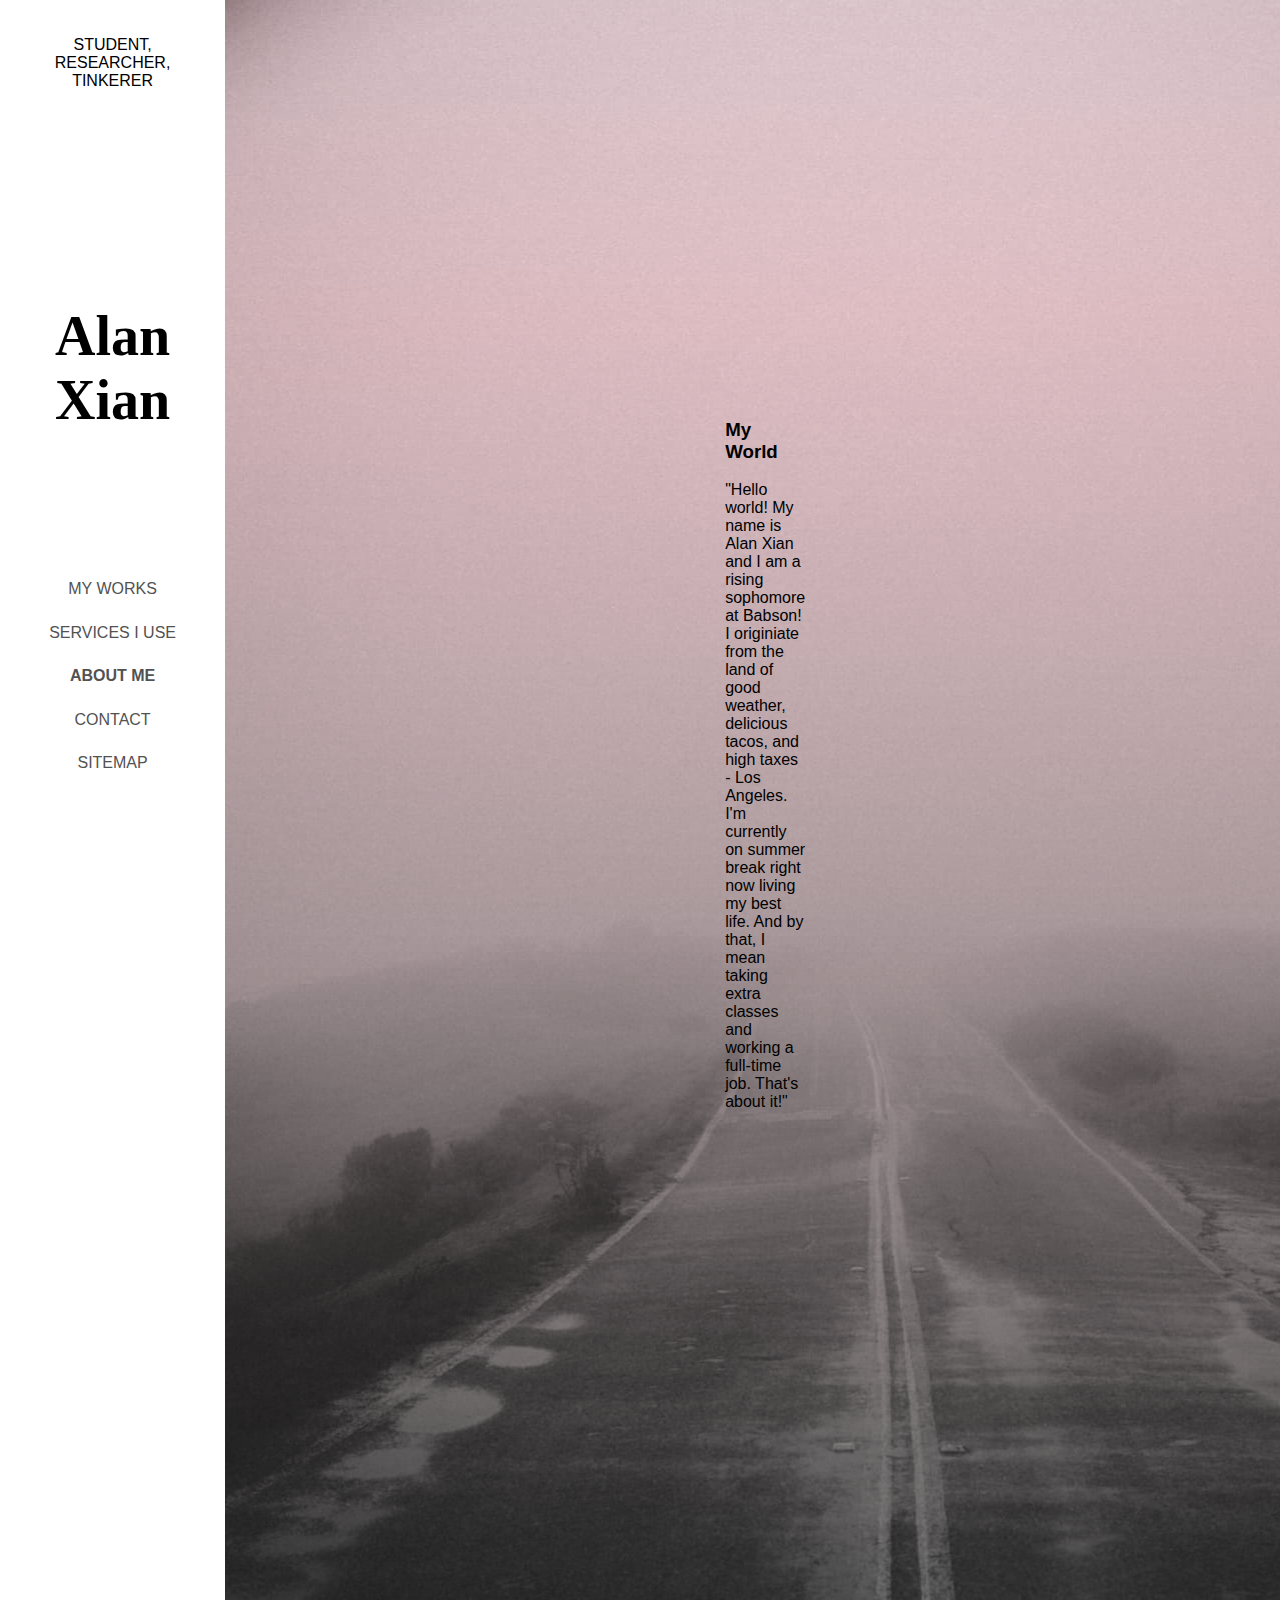
==== about-me.html @ a4e8ceec "v1.0" ====
<!DOCTYPE html>
<html lang="en">
  <head>
    <meta charset="UTF-8" />
    <meta http-equiv="X-UA-Compatible" content="IE=edge" />
    <meta name="viewport" content="width=device-width, initial-scale=1.0" />
    <title>About Me</title>
    <link rel="stylesheet" href="styles/style.css">
    <style>
    .right-side{
                background-image: url("images/goals.jpg"),
          linear-gradient(rgba(249, 39, 71, 0.111), rgba(17, 17, 17, 0.5));
    }
    </style>
  </head>
  <body class="container">
    <div class="left-side">
      <div>
        <p class="uppercase">Student, Researcher, Tinkerer</p>
      </div>
      <div class="id-statement">
        <a href="/"><h1 class="bigwords">Alan Xian</h1></a>
      </div>
      <div>
        <nav>
          <ul class="nav uppercase">
            <li><a href="/work">My Works</a></li>
            <li><a href="/cool-services">Services I Use</a></li>
            <li><a href="/about-me"><b> About Me</b></a></li>
            <li><a href="/contact">Contact</a></li>
            <li><a href="/sitemap">Sitemap</a></li>
          </ul>
        </nav>
      </div>
    </div>
    <div class="right-side">
        <div id="myquote">
        <h3>My World</h3>
        <p>
             "Hello world! My name is Alan Xian and I am a rising sophomore at Babson! I originiate from the land of good weather, delicious tacos, and high taxes - Los Angeles. I'm currently on summer break right now living my best life. And by that, I mean taking extra classes and working a full-time job. That's about it!"
        </p>
    </div>
      </div>
    </div>
  </body>
</html>
---- styles/style.css ----
body {
  width: 100%;
  height: 100%;
  margin: 0; /* Space from this element (entire page) and others*/
  padding: 0; /*space from content and border*/
}
.container {
  display: flex;
  height: 100%;
  min-height: 100%;
  font-family: "Trebuchet MS", "Lucida Sans Unicode", "Lucida Grande",
    "Lucida Sans", Arial, sans-serif;
  display: flex;
}
.left-side {
  background-color: white;
  text-align: center;
  padding: 20px;
  justify-content: space-evenly;
}
.right-side {
  background-blend-mode: overlay;
  flex: 1;
  min-height: 100vh;
  color: black;
  background-size: auto;
  align-items: center;
  justify-content: center;
}

.contact-form {
  color: white;
  text-align: center;
}
ul {
  list-style-type: none;
  margin: 0;
  padding: 0;
  display: flex;
  flex-direction: column;
  text-align: center;
  align-items: center;
}

li {
  flex-grow: 1;
}

a {
  text-decoration: none;
  color: #000000;
}

li a {
  display: block;
  padding: 0.7em;
  text-align: center;
  margin-bottom: 0.2em;
  width: 8em;
}
.bigwords {
  font-size: 56px;
  font-family: Cambria, Cochin, Georgia, Times, "Times New Roman", serif;
}
.uppercase {
  text-transform: uppercase;
}
.nav a:hover {
  background-color: LightCoral;
}
.id-statement {
  padding: 160px 35px 100px;
}
.nav a {
  color: rgb(82, 82, 82);
}
.italics {
  font-style: italic;
}

form {
  justify-content: center;
  align-items: center;
  padding: 20px;
  width: 80%;
  height: 80%;
  margin-left: auto;
  margin-right: auto;
}
#myquote {
  padding: 400px 500px 500px 500px;
}
#overlay {
  padding: 400px 500px 500px 500px;
}
table {
  background: rgba(255, 255, 255, 0.8);
  text-align: left;
  padding: 10px;
}
th {
  padding-bottom: 1em;
  padding-right: 3em;
  text-decoration: underline;
}
tr,
td {
  padding: 1em 1em 1em 0em;
}
#education {
  padding: 10px 500px 0px 500px;
}
#projects{

}
#work{

}
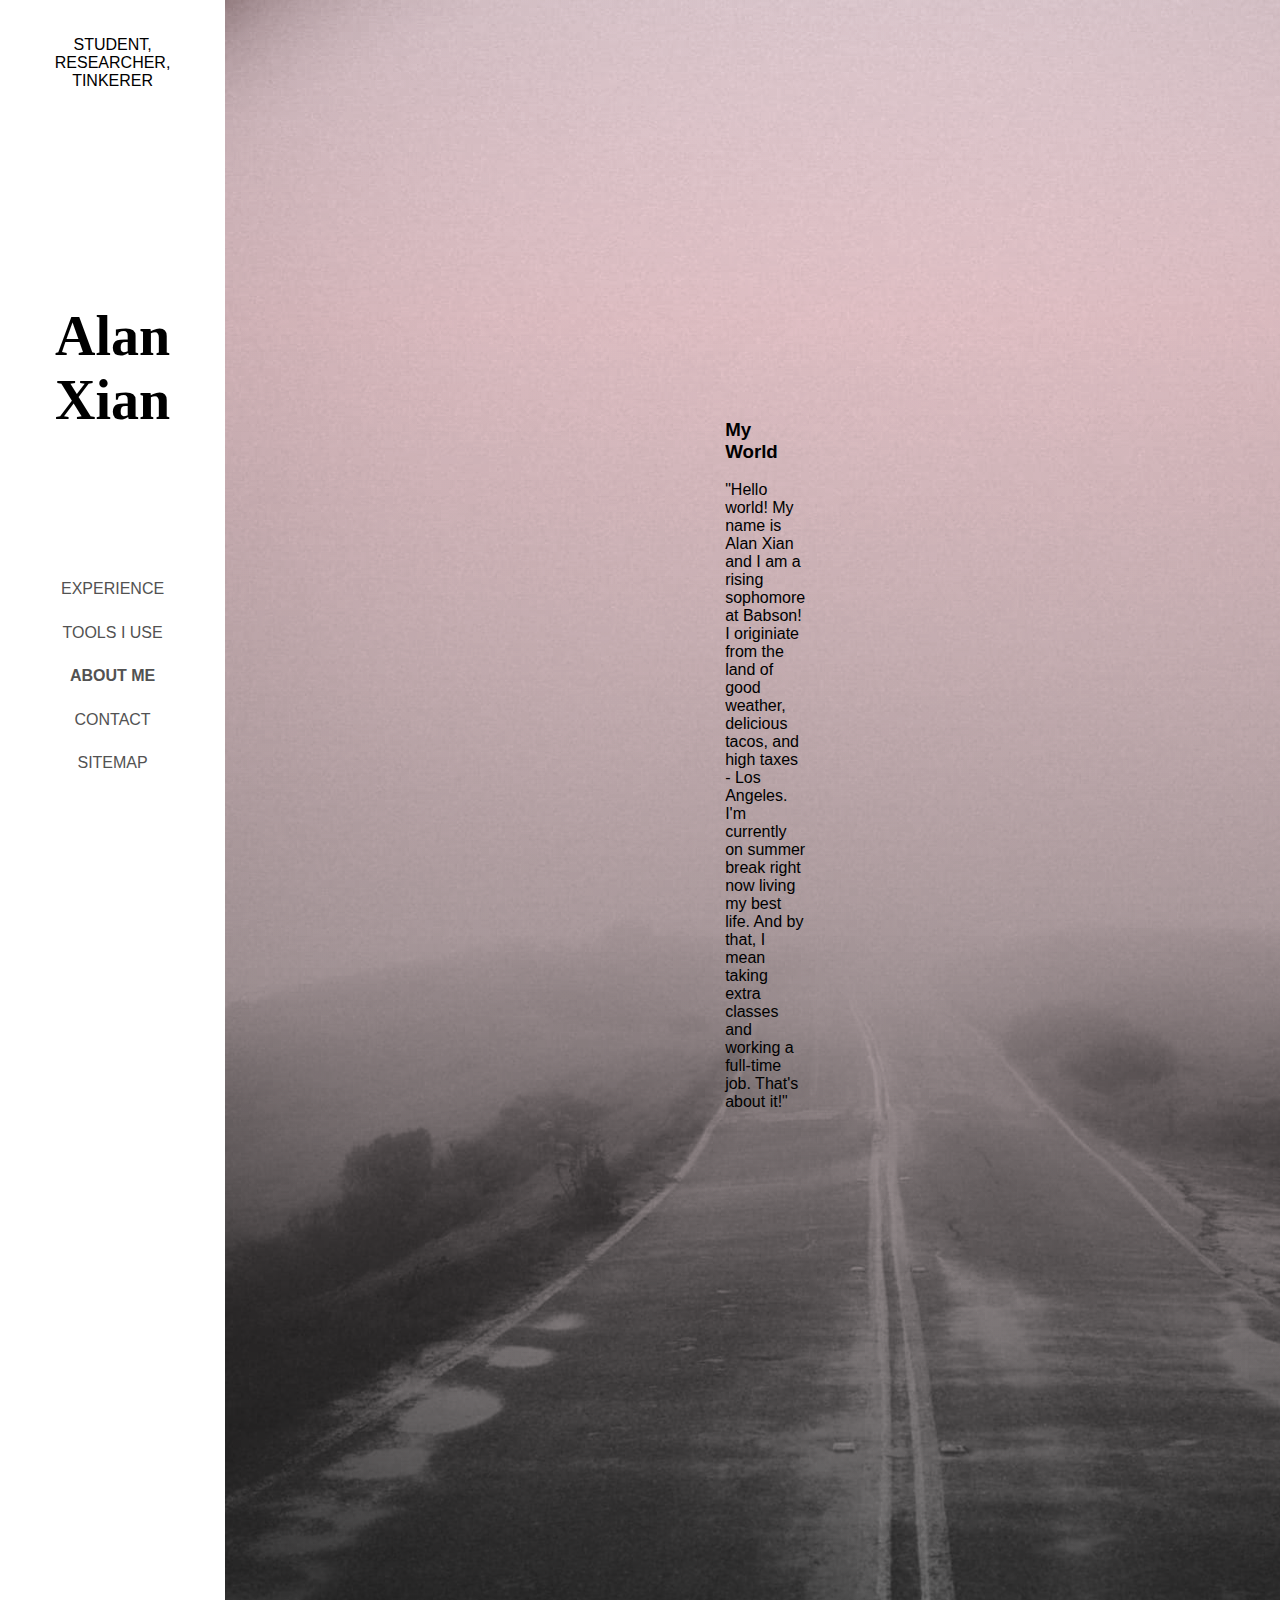
==== commit 00ece59b: "mobile adapt 2" ====
--- a/about-me.html
+++ b/about-me.html
@@ -6,6 +6,8 @@
     <meta name="viewport" content="width=device-width, initial-scale=1.0" />
     <title>About Me</title>
     <link rel="stylesheet" href="styles/style.css">
+    <link rel='stylesheet' media='handheld, only screen and (max-device-width: 800px)' href='styles/phone.css'>
+
     <style>
     .right-side{
                 background-image: url("images/goals.jpg"),
@@ -24,9 +26,9 @@
       <div>
         <nav>
           <ul class="nav uppercase">
-            <li><a href="/work">My Works</a></li>
-            <li><a href="/cool-services">Services I Use</a></li>
-            <li><a href="/about-me"><b> About Me</b></a></li>
+            <li><a href="/work">Experience</a></li>
+            <li><a href="/tools">Tools I Use</a></li>
+            <li><a href="/about-me"> <b>About Me</b></a></li>
             <li><a href="/contact">Contact</a></li>
             <li><a href="/sitemap">Sitemap</a></li>
           </ul>
--- a/styles/phone.css
+++ b/styles/phone.css
@@ -0,0 +1,112 @@
+body {
+  width: 100%;
+  height: 100%;
+  margin: 0; /* Space from this element (entire page) and others*/
+  padding: 0; /*space from content and border*/
+}
+
+.container {
+  display: block;
+  height: 100%;
+  min-height: 100%;
+  font-family: "Trebuchet MS", "Lucida Sans Unicode", "Lucida Grande",
+    "Lucida Sans", Arial, sans-serif;
+}
+.left-side {
+  background: rgba(255, 255, 255, 0.95);
+  text-align: center;
+  padding: 20px;
+}
+.right-side {
+  background-blend-mode: overlay;
+  flex: 1;
+  min-height: 100vh;
+  color: black;
+  background-size: auto;
+  justify-content: center;
+}
+
+.contact-form {
+  color: white;
+  text-align: center;
+}
+ul {
+  margin: 0;
+  padding: 0;
+  display: flex;
+  flex-direction: row;
+  text-align: center;
+  align-items: center;
+  overflow: auto;
+}
+
+li {
+  flex-grow: 1;
+}
+
+a {
+  text-decoration: none;
+  color: #000000;
+}
+.nav {
+  /* display: none; */
+}
+
+li a {
+  display: block;
+  /* padding: 0.7em; */
+  text-align: center;
+  margin-bottom: 0.2em;
+  width: 8em;
+}
+.bigwords {
+  font-size: 50px;
+  font-family: Cambria, Cochin, Georgia, Times, "Times New Roman", serif;
+}
+.uppercase {
+  text-transform: uppercase;
+}
+.nav a:hover {
+  background-color: LightCoral;
+}
+.id-statement {
+  padding: 10px 10px 10px;
+}
+.nav a {
+  color: rgb(82, 82, 82);
+}
+.italics {
+  font-style: italic;
+}
+
+form {
+  justify-content: center;
+  align-items: center;
+  padding: 20px;
+  width: 80%;
+  height: 80%;
+  margin-left: auto;
+  margin-right: auto;
+}
+#myquote {
+  padding: 400px 500px 500px 500px;
+}
+
+table {
+  background: rgba(255, 255, 255, 0.8);
+  text-align: left;
+  padding: 10px;
+}
+th {
+  padding-bottom: 1em;
+  padding-right: 3em;
+  text-decoration: underline;
+}
+tr,td {
+  padding: 1em 1em 1em 0em;
+}
+.first {
+  padding: 10px 0px 0px 0px;
+  align-items: center;
+  justify-content: center;
+}
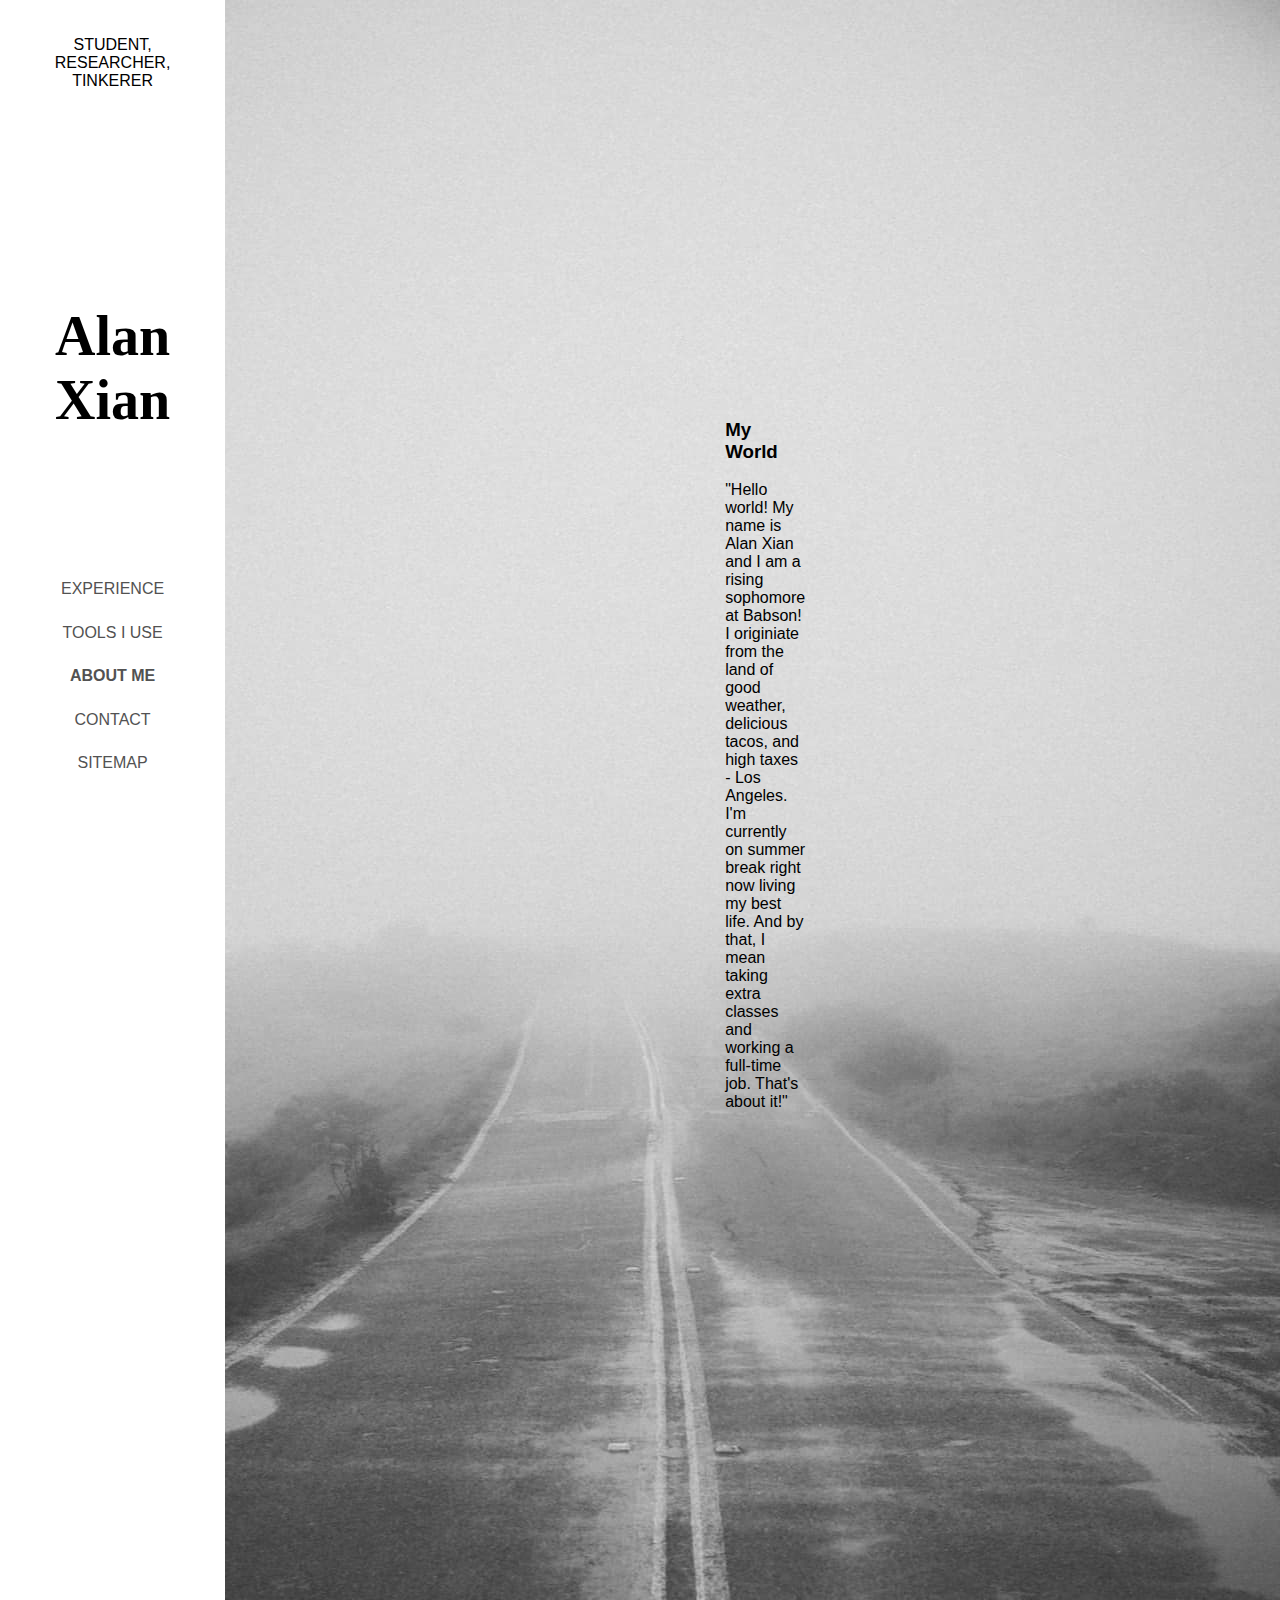
==== commit 25cbbd49: "mobile adapt 5" ====
--- a/about-me.html
+++ b/about-me.html
@@ -9,7 +9,7 @@
     <link rel='stylesheet' media='handheld, only screen and (max-device-width: 800px)' href='styles/phone.css'>
 
     <style>
-    .right-side{
+    .container{
                 background-image: url("images/goals.jpg"),
           linear-gradient(rgba(249, 39, 71, 0.111), rgba(17, 17, 17, 0.5));
     }
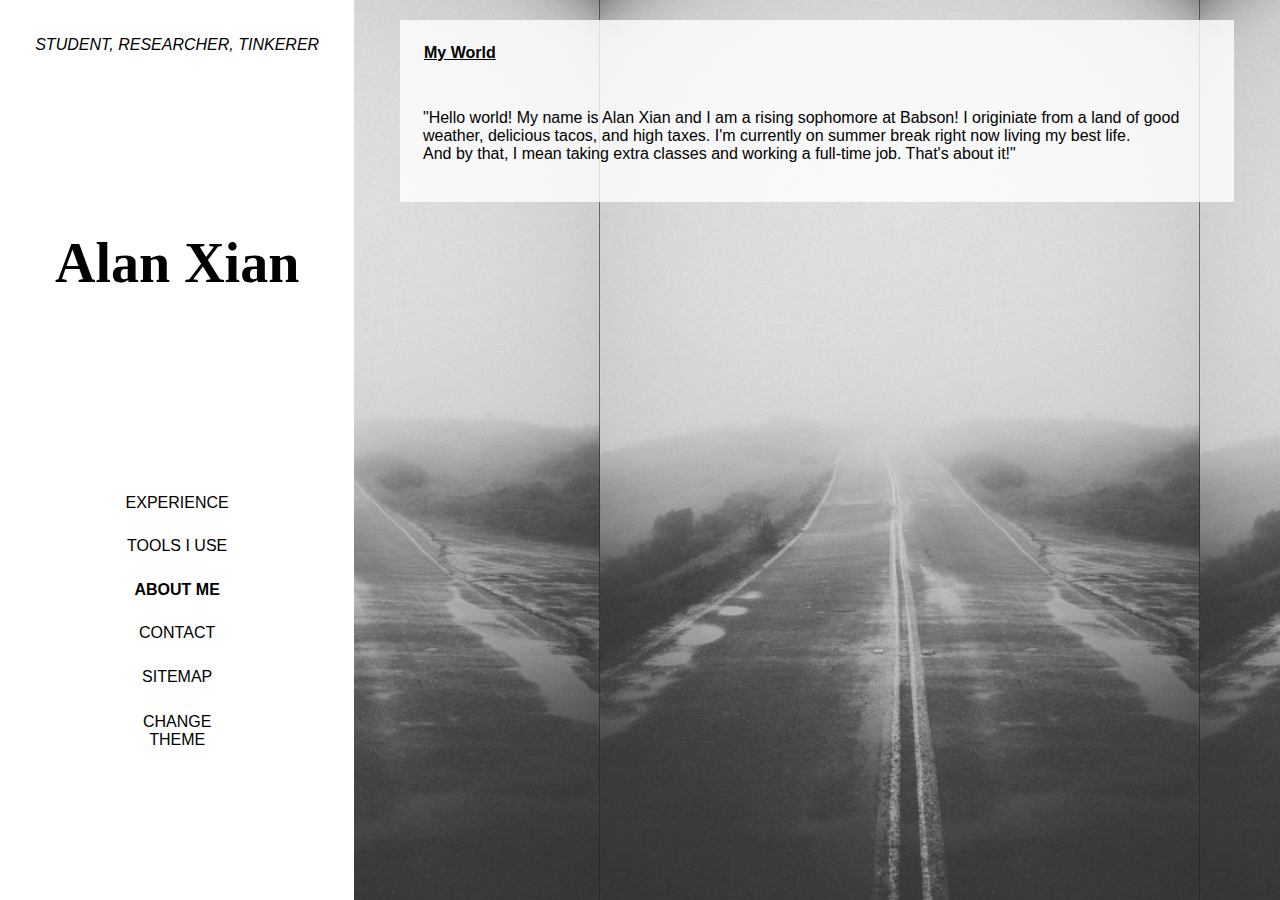
==== commit 1148618b: "implementation" ====
--- a/about-me.html
+++ b/about-me.html
@@ -4,7 +4,8 @@
     <meta charset="UTF-8" />
     <meta http-equiv="X-UA-Compatible" content="IE=edge" />
     <meta name="viewport" content="width=device-width, initial-scale=1.0" />
-    <title>About Me</title>
+    <title>alanx.me | About Me</title>
+      <link rel="icon" type="image/x-icon" href="/images/favicon.ico">
     <link rel="stylesheet" href="styles/style.css">
     <link rel='stylesheet' media='handheld, only screen and (max-device-width: 800px)' href='styles/phone.css'>
 
@@ -16,10 +17,9 @@
     </style>
   </head>
   <body class="container">
-    <div class="left-side">
+    <div class="left-side"  id="left">
       <div>
-        <p class="uppercase">Student, Researcher, Tinkerer</p>
-      </div>
+        <p class="uppercase italics"> <span id="student"> Student</span>, <span id="researcher">Researcher</span>, <span id="tinkerer">Tinkerer</span></p>      </div>
       <div class="id-statement">
         <a href="/"><h1 class="bigwords">Alan Xian</h1></a>
       </div>
@@ -31,18 +31,94 @@
             <li><a href="/about-me"> <b>About Me</b></a></li>
             <li><a href="/contact">Contact</a></li>
             <li><a href="/sitemap">Sitemap</a></li>
+            <li><button id="dark-toggle">  Change Theme</button> </a></li>
           </ul>
         </nav>
       </div>
     </div>
     <div class="right-side">
-        <div id="myquote">
-        <h3>My World</h3>
+        <div>
+          <table class="tableBox">
+            <tr>
+
+        <th>My World</th>
+          </tr>
+          <tr>
+            <td>
         <p>
-             "Hello world! My name is Alan Xian and I am a rising sophomore at Babson! I originiate from the land of good weather, delicious tacos, and high taxes - Los Angeles. I'm currently on summer break right now living my best life. And by that, I mean taking extra classes and working a full-time job. That's about it!"
-        </p>
+             "Hello world! My name is Alan Xian and I am a rising sophomore at Babson!  I originiate from a land of good <br> weather, delicious tacos, and high taxes. I'm currently on summer break right now living my best life. <br> And by that, I mean taking extra classes and working a full-time job. That's about it!"
+        </p></td></tr>
+        </td>
+
+        </table>
     </div>
       </div>
     </div>
   </body>
+    <script>
+    function changeText(text){
+      const student = document.getElementById("student")
+      const researcher= document.getElementById("researcher")
+      const tinkerer= document.getElementById("tinkerer")
+
+      if (text == "student"){
+        student.innerHTML = "Procrastinator"
+      }
+      else if(text == "researcher"){
+        researcher.innerHTML = "Web Addict"
+      }
+      else if(text == "tinkerer"){
+        tinkerer.innerHTML = "Breaker of Things"
+      }
+    }
+
+    function changeBackText(text){
+      const student = document.getElementById("student")
+      const researcher= document.getElementById("researcher")
+      const tinkerer= document.getElementById("tinkerer")
+
+      if (text == "procrastinator"){
+        student.innerHTML = "Student"
+      }
+      else if(text == "web addict"){
+        researcher.innerHTML = "Researcher"
+      }
+      else if(text == "breaker of things"){
+        tinkerer.innerHTML = "Tinkerer"
+      }
+    }
+
+    function darkModeToggle(){
+      const left = document.getElementById("left");
+      const right = document.querySelectorAll(".tableBox");
+      for (element of right) {
+        console.log("hi")
+        element.classList.toggle("dark-mode-semi"); }
+      // console.log(left)
+      left.classList.toggle("dark-mode-full");
+      
+    }
+
+    document.getElementById("student").onmouseover = function(){
+      changeText("student")
+    }
+        document.getElementById("student").onmouseleave = function(){
+      changeBackText("procrastinator")
+    }
+        document.getElementById("researcher").onmouseover = function(){
+      changeText("researcher")
+    }
+        document.getElementById("researcher").onmouseleave = function(){
+      changeBackText("web addict")
+    }
+            document.getElementById("tinkerer").onmouseover = function(){
+      changeText("tinkerer")
+    }
+        document.getElementById("tinkerer").onmouseleave = function(){
+      changeBackText("breaker of things")
+    }
+    document.getElementById("dark-toggle").onclick = function(){
+      darkModeToggle();
+    }
+  </script>
 </html>
--- a/styles/style.css
+++ b/styles/style.css
@@ -1,38 +1,46 @@
 body {
   width: 100%;
   height: 100%;
-  margin: 0; /* Space from this element (entire page) and others*/
-  padding: 0; /*space from content and border*/
-}
+  margin: 0;
+  padding: 0;
+}
+
 .container {
   display: flex;
   height: 100%;
   min-height: 100%;
   font-family: "Trebuchet MS", "Lucida Sans Unicode", "Lucida Grande",
     "Lucida Sans", Arial, sans-serif;
-  display: flex;
+  background-size: contain;
+  margin: 0px;
+
 }
 .left-side {
   background-color: white;
   text-align: center;
   padding: 20px;
-  justify-content: space-evenly;
+  justify-content: space-between;
+  flex-shrink: 0;
 }
 .right-side {
   background-blend-mode: overlay;
-  flex: 1;
+  flex: auto;
   min-height: 100vh;
-  color: black;
-  background-size: auto;
-  align-items: center;
-  justify-content: center;
+  /* color: black; */
+  justify-content: center;
+  display: flex;
 }
 
 .contact-form {
-  color: white;
-  text-align: center;
-}
-ul {
+  text-align: center;
+  display: flex;
+  align-items: center;
+  justify-content: center;
+  flex-direction: column;
+  
+  
+}
+ul{
   list-style-type: none;
   margin: 0;
   padding: 0;
@@ -48,10 +56,11 @@
 
 a {
   text-decoration: none;
-  color: #000000;
-}
-
-li a {
+  /* color: #000000; */
+      color: inherit;
+}
+
+.nav li{
   display: block;
   padding: 0.7em;
   text-align: center;
@@ -65,14 +74,15 @@
 .uppercase {
   text-transform: uppercase;
 }
-.nav a:hover {
+.nav li:hover {
   background-color: LightCoral;
 }
 .id-statement {
-  padding: 160px 35px 100px;
+  padding: 160px 35px 150px;
 }
 .nav a {
-  color: rgb(82, 82, 82);
+  /* color: rgb(82, 82, 82); */
+  color: inherit
 }
 .italics {
   font-style: italic;
@@ -81,38 +91,118 @@
 form {
   justify-content: center;
   align-items: center;
-  padding: 20px;
-  width: 80%;
-  height: 80%;
-  margin-left: auto;
-  margin-right: auto;
-}
-#myquote {
-  padding: 400px 500px 500px 500px;
-}
-#overlay {
-  padding: 400px 500px 500px 500px;
-}
+}
+
 table {
-  background: rgba(255, 255, 255, 0.8);
   text-align: left;
-  padding: 10px;
+  padding: 21px;
+  margin: 20px;
+  background: inherit;
+  max-width: 100%;
+  color: inherit;
+  background-color: rgba(255, 255, 255, 0.8);
+
 }
 th {
   padding-bottom: 1em;
-  padding-right: 3em;
   text-decoration: underline;
 }
 tr,
 td {
-  padding: 1em 1em 1em 0em;
-}
-#education {
-  padding: 10px 500px 0px 500px;
-}
-#projects{
-
-}
-#work{
-
-}
+  padding: 0.8em 2em 0em 0em;
+  color: inherit;
+}
+.first {
+  align-items: center;
+  justify-content: center;
+}
+
+h1 {
+  margin-top: 1px;
+}
+
+
+
+#dark-mode-input {
+  display: none !important;
+}
+.sidebar {
+  position: -webkit-sticky;
+  position: sticky;
+  top: 50px;
+}
+
+.dark-mode-full {
+  color: rgb(232, 230, 227) !important;
+  /* scrollbar-color: ; */
+  background: rgba(26, 26, 26);
+}
+
+.dark-mode-semi {
+  color: rgb(232, 230, 227);
+  background-color: rgba(26, 26, 26, 0.8) !important;
+}
+
+#dark-toggle {
+  background: transparent;
+
+  box-shadow: 0px 0px 0px transparent;
+
+  border: 0px solid transparent;
+
+  text-shadow: 0px 0px 0px transparent;
+  font-family: "Trebuchet MS", "Lucida Sans Unicode", "Lucida Grande",
+    "Lucida Sans", Arial, sans-serif;
+  /* color: rgb(82, 82, 82); */
+  color:inherit;
+  font-size: 16px;
+  text-transform: uppercase;
+}
+
+.box{
+  max-width: 500px;
+  max-height: 1000px;
+  padding: 20px;
+  border-radius: 8px;
+  margin-bottom: 20px;
+  padding-right: 27px;
+  background: rgba(255, 255, 255, 0.8);
+}
+
+.myForm {
+  width: 100%;
+  margin-top: 20px;
+  font-size: 20px;
+  text-align: left;
+  
+}
+
+.myForm input,
+.myForm textarea {
+  width: 100%;
+  padding: 5px;
+  font-size: 18px;
+  border: 1px solid rgba(130, 130, 130, 0.2);
+  margin-top: 4px;
+}
+
+button[type="submit"] {
+  width: 100%;
+  border: none;
+  outline: none;
+  padding: 20px;
+  font-size: 24px;
+  border-radius: 8px;
+  margin-top: 10px;
+  transition: 0.3s ease background-color;
+}
+button[type="submit"]:hover {
+  background-color: LightCoral;
+}
+
+.sitemap{
+  text-align: right;
+  flex-direction: column;
+    justify-content: right;
+  margin-right: 10px;
+}--- a/styles/phone.css
+++ b/styles/phone.css
@@ -13,23 +13,30 @@
     "Lucida Sans", Arial, sans-serif;
 }
 .left-side {
-  background: rgba(255, 255, 255, 0.95);
+  background-color: white;
   text-align: center;
   padding: 20px;
+  justify-content: space-between;
+  flex-shrink: 0;
 }
 .right-side {
   background-blend-mode: overlay;
   flex: 1;
   min-height: 100vh;
-  color: black;
+  /* color: black; */
   background-size: auto;
   justify-content: center;
+  display: flex;
 }
 
 .contact-form {
-  color: white;
-  text-align: center;
-}
+  text-align: center;
+  display: flex;
+  align-items: center;
+  justify-content: center;
+  flex-direction: column;
+}
+
 ul {
   margin: 0;
   padding: 0;
@@ -46,10 +53,7 @@
 
 a {
   text-decoration: none;
-  color: #000000;
-}
-.nav {
-  /* display: none; */
+  color: inherit;
 }
 
 li a {
@@ -73,7 +77,8 @@
   padding: 10px 10px 10px;
 }
 .nav a {
-  color: rgb(82, 82, 82);
+  /* color: rgb(82, 82, 82); */
+  color: inherit;
 }
 .italics {
   font-style: italic;
@@ -82,31 +87,114 @@
 form {
   justify-content: center;
   align-items: center;
-  padding: 20px;
-  width: 80%;
-  height: 80%;
-  margin-left: auto;
-  margin-right: auto;
-}
-#myquote {
-  padding: 400px 500px 500px 500px;
 }
 
 table {
-  background: rgba(255, 255, 255, 0.8);
   text-align: left;
-  padding: 10px;
+  padding: 21px;
+  margin: 20px;
+  background: inherit;
+  max-width: 100%;
+  color: inherit;
+  background-color: rgba(255, 255, 255, 0.8);
 }
 th {
   padding-bottom: 1em;
-  padding-right: 3em;
   text-decoration: underline;
 }
-tr,td {
-  padding: 1em 1em 1em 0em;
+tr,
+td {
+  padding: 0.8em 2em 0em 0em;
+  color: inherit;
 }
 .first {
-  padding: 10px 0px 0px 0px;
-  align-items: center;
-  justify-content: center;
-}
+  align-items: center;
+  justify-content: center;
+}
+
+h1 {
+  margin-top: 1px;
+}
+
+#dark-mode-input {
+  display: none !important;
+}
+.sidebar {
+  position: -webkit-sticky;
+  position: sticky;
+  top: 50px;
+}
+
+.dark-mode-full {
+  color: rgb(232, 230, 227) !important;
+  /* scrollbar-color: ; */
+  background: rgba(26, 26, 26);
+}
+
+.dark-mode-semi {
+  color: rgb(232, 230, 227);
+  background-color: rgba(26, 26, 26, 0.8) !important;
+}
+
+#dark-toggle {
+  background: transparent;
+
+  box-shadow: 0px 0px 0px transparent;
+
+  border: 0px solid transparent;
+
+  text-shadow: 0px 0px 0px transparent;
+  font-family: "Trebuchet MS", "Lucida Sans Unicode", "Lucida Grande",
+    "Lucida Sans", Arial, sans-serif;
+  /* color: rgb(82, 82, 82); */
+  color: inherit;
+  font-size: 16px;
+  text-transform: uppercase;
+}
+
+.box {
+  max-width: 500px;
+  max-height: 1000px;
+  padding: 20px;
+  border-radius: 8px;
+  margin-bottom: 20px;
+  padding-right: 27px;
+  background: rgba(255, 255, 255, 0.8);
+}
+
+.myForm {
+  width: 100%;
+  margin-top: 20px;
+  font-size: 20px;
+  text-align: left;
+}
+
+.myForm input,
+.myForm textarea {
+  width: 100%;
+  padding: 5px;
+  font-size: 18px;
+  border: 1px solid rgba(130, 130, 130, 0.2);
+  margin-top: 4px;
+}
+
+button[type="submit"] {
+  width: 100%;
+  border: none;
+  outline: none;
+  padding: 20px;
+  font-size: 24px;
+  border-radius: 8px;
+  margin-top: 10px;
+  transition: 0.3s ease background-color;
+}
+button[type="submit"]:hover {
+  background-color: LightCoral;
+}
+
+.sitemap {
+  text-align: right;
+  flex-direction: column;
+  justify-content: right;
+  margin-right: 10px;
+}
